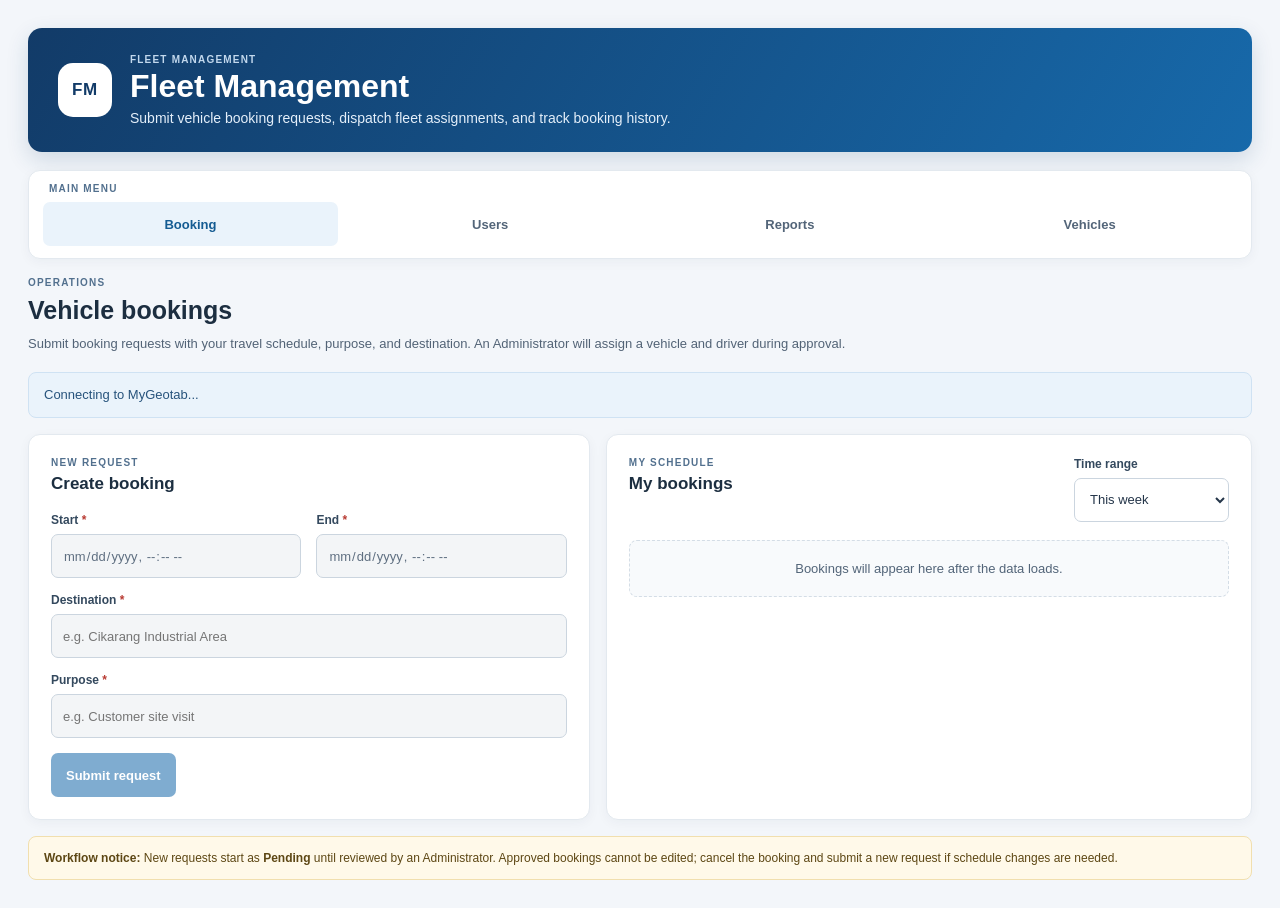
==== fleet-summary.html @ 36fb4181 "feat: add booking approval workflow and modularize add-in structure" ====
<!DOCTYPE html>
<html lang="en">
<head>
  <meta charset="utf-8">
  <meta name="viewport" content="width=device-width, initial-scale=1">
  <title>Fleet Management | Vehicle Booking</title>
  <link rel="stylesheet" href="css/base.css">
  <link rel="stylesheet" href="css/components.css">
  <link rel="stylesheet" href="css/pages.css">
</head>
<body>
  <main class="booking-app">
    <header class="hero">
      <div class="hero-mark" aria-hidden="true">FM</div>
      <div>
        <p class="eyebrow">FLEET MANAGEMENT</p>
        <h1>Fleet Management</h1>
        <p class="hero-copy">Submit vehicle booking requests, dispatch fleet assignments, and track booking history.</p>
      </div>
    </header>

    <div class="app-shell">
      <nav class="side-nav" aria-label="Add-in navigation">
        <p class="eyebrow">MAIN MENU</p>
        <div class="nav-items">
          <button class="nav-item" type="button" data-page="booking" aria-current="page">Booking</button>
          <button class="nav-item" type="button" data-page="approval" hidden>
            <span>Approval</span>
            <span id="approvalPendingBadge" class="nav-badge" hidden>0</span>
          </button>
          <button class="nav-item" type="button" data-page="users">Users</button>
          <button class="nav-item" type="button" data-page="reports">Reports</button>
          <button class="nav-item" type="button" data-page="vehicles">Vehicles</button>
        </div>
      </nav>

      <div class="page-content">
        <section id="page-booking" class="page-view" aria-labelledby="bookingPageTitle">
          <div class="page-heading">
            <div>
              <p class="eyebrow">OPERATIONS</p>
              <h2 id="bookingPageTitle">Vehicle bookings</h2>
              <p class="page-description">Submit booking requests with your travel schedule, purpose, and destination. An Administrator will assign a vehicle and driver during approval.</p>
            </div>
          </div>

          <div id="status" class="status" role="status" aria-live="polite">Connecting to MyGeotab...</div>

          <div class="booking-layout">
            <section class="panel" aria-labelledby="formTitle">
              <div class="section-heading">
                <div>
                  <p class="eyebrow">NEW REQUEST</p>
                  <h3 id="formTitle">Create booking</h3>
                </div>
              </div>
              <form id="bookingForm" class="booking-form">
                <div class="field">
                  <label for="startLocal">Start <span class="required-mark" aria-hidden="true">*</span></label>
                  <input id="startLocal" name="startLocal" type="datetime-local" required disabled>
                </div>
                <div class="field">
                  <label for="endLocal">End <span class="required-mark" aria-hidden="true">*</span></label>
                  <input id="endLocal" name="endLocal" type="datetime-local" required disabled>
                </div>
                <div class="field field-wide">
                  <label for="destination">Destination <span class="required-mark" aria-hidden="true">*</span></label>
                  <input id="destination" name="destination" type="text" maxlength="160" placeholder="e.g. Cikarang Industrial Area" required disabled>
                </div>
                <div class="field field-wide">
                  <label for="purpose">Purpose <span class="required-mark" aria-hidden="true">*</span></label>
                  <input id="purpose" name="purpose" type="text" maxlength="160" placeholder="e.g. Customer site visit" required disabled>
                </div>
                <div class="field-wide form-actions">
                  <button id="submitButton" type="submit" disabled>Submit request</button>
                  <button id="cancelEditButton" class="secondary" type="button" hidden>Cancel changes</button>
                </div>
              </form>
            </section>

            <section class="panel bookings-panel" aria-labelledby="bookingsTitle">
              <div class="section-heading">
                <div>
                  <p class="eyebrow">MY SCHEDULE</p>
                  <h3 id="bookingsTitle">My bookings</h3>
                </div>
                <div class="schedule-controls">
                  <div class="field schedule-filter-field">
                    <label for="bookingRangeFilter">Time range</label>
                    <select id="bookingRangeFilter" name="bookingRangeFilter">
                      <option value="this_week" selected>This week</option>
                      <option value="upcoming">Upcoming</option>
                      <option value="this_month">This month</option>
                      <option value="all">All time</option>
                    </select>
                  </div>
                </div>
              </div>
              <p id="bookingListSummary" class="schedule-summary" aria-live="polite"></p>
              <div id="bookingList" class="booking-list">
                <p class="empty">Bookings will appear here after the data loads.</p>
              </div>
            </section>
          </div>

          <aside class="notice">
            <strong>Workflow notice:</strong> New requests start as <strong>Pending</strong> until reviewed by an Administrator. Approved bookings cannot be edited; cancel the booking and submit a new request if schedule changes are needed.
          </aside>
        </section>

        <section id="page-approval" class="page-view" aria-labelledby="approvalPageTitle" hidden>
          <div class="page-heading">
            <div>
              <p class="eyebrow">DISPATCH &amp; REVIEW</p>
              <h2 id="approvalPageTitle">Approval queue</h2>
              <p class="page-description">Review pending booking requests, assign an active vehicle and driver, or reject with a reason.</p>
            </div>
          </div>

          <div id="approvalRestrictedNotice" class="panel" hidden>
            <p class="empty">Access restricted. Only users with Administrator security clearance can review or approve bookings.</p>
          </div>

          <section id="approvalWorkspace" class="panel" aria-labelledby="approvalQueueTitle" hidden>
            <div class="approval-toolbar">
              <div>
                <p class="eyebrow">REVIEW QUEUE</p>
                <h3 id="approvalQueueTitle">Booking requests</h3>
              </div>
              <div class="approval-filter-bar">
                <div class="field">
                  <label for="approvalStatusFilter">Status</label>
                  <select id="approvalStatusFilter" name="approvalStatusFilter">
                    <option value="pending" selected>Pending</option>
                    <option value="approved">Approved</option>
                    <option value="rejected">Rejected</option>
                    <option value="cancelled">Cancelled</option>
                    <option value="all">All statuses</option>
                  </select>
                </div>
                <button id="refreshApprovalButton" class="secondary" type="button">Refresh queue</button>
              </div>
            </div>

            <div id="approvalStatusBanner" class="status" role="status" aria-live="polite">Loading approval queue...</div>
            <div id="approvalList" class="approval-list">
              <p class="empty">Loading booking requests...</p>
            </div>
          </section>

          <aside class="notice">
            <strong>Conflict notice:</strong> Vehicle and driver availability is checked before saving an approval, but MyGeotab AddInData updates are not atomic. Concurrent approvals by multiple Administrators are verified after saving.
          </aside>
        </section>

        <section id="page-users" class="page-view" aria-labelledby="usersPageTitle" hidden>
          <div class="page-heading">
            <div>
              <p class="eyebrow">ACCESS</p>
              <h2 id="usersPageTitle">Users</h2>
              <p class="page-description">Browse user accounts, driver statuses, and MyGeotab security clearances available from the current database.</p>
            </div>
          </div>
          <section class="panel" aria-labelledby="usersTableTitle">
            <div class="users-toolbar">
              <div>
                <p class="eyebrow">DIRECTORY</p>
                <h3 id="usersTableTitle">All users</h3>
                <p class="page-description">Only records visible to the current MyGeotab session are shown. Some MyAdmin accounts may not be visible to BasicAuthentication users.</p>
              </div>
              <button id="refreshUsersButton" class="secondary" type="button">Refresh users</button>
            </div>
            <div id="userDataStatus" class="status user-data-status" role="status" aria-live="polite">Select this tab to load users from the current database.</div>
            <div class="users-filters">
              <div class="field">
                <label for="userSearch">Search users</label>
                <input id="userSearch" type="search" placeholder="Name, email, functional role, clearance, or driver">
              </div>
              <div class="field">
                <label for="userStatusFilter">Account status</label>
                <select id="userStatusFilter">
                  <option value="all">All statuses</option>
                  <option value="active">Active</option>
                  <option value="scheduled">Scheduled</option>
                  <option value="inactive">Inactive</option>
                  <option value="unknown">Unknown</option>
                </select>
              </div>
            </div>
            <div class="table-wrap">
              <table class="data-table users-table">
                <thead>
                  <tr>
                    <th scope="col">Name</th>
                    <th scope="col">Email / login</th>
                    <th scope="col">Functional role</th>
                    <th scope="col">Clearance</th>
                    <th scope="col">Driver status</th>
                    <th scope="col">Account status</th>
                  </tr>
                </thead>
                <tbody id="userListBody">
                  <tr>
                    <td colspan="6"><p class="empty table-empty">User data has not been loaded.</p></td>
                  </tr>
                </tbody>
              </table>
            </div>
            <p class="table-note">Administrator security clearance authorizes access to the Approval page. Active users marked as Driver are eligible for driver assignment during approval.</p>
            <p class="table-note">Account status is derived from each user's active-from and active-to dates. It does not guarantee that the user can authenticate successfully.</p>
          </section>
        </section>

        <section id="page-reports" class="page-view" aria-labelledby="reportsPageTitle" hidden>
          <div class="page-heading">
            <div>
              <p class="eyebrow">ANALYTICS</p>
              <h2 id="reportsPageTitle">Reports</h2>
              <p class="page-description">Insights into booking requests, approvals, driver assignments, and fleet usage.</p>
            </div>
          </div>

          <section class="panel report-filter-panel" aria-labelledby="reportFiltersTitle">
            <div class="section-heading">
              <div>
                <p class="eyebrow">FILTERS</p>
                <h3 id="reportFiltersTitle">Find booking history</h3>
                <p class="page-description">Dates use your browser's local time and include bookings that overlap any part of the selected range.</p>
              </div>
            </div>
            <form id="reportFilterForm" class="report-filter-form">
              <div class="field">
                <label for="reportStartDate">From</label>
                <input id="reportStartDate" name="fromDate" type="date">
              </div>
              <div class="field">
                <label for="reportEndDate">To</label>
                <input id="reportEndDate" name="toDate" type="date">
              </div>
              <div class="field">
                <label for="reportVehicle">Vehicle</label>
                <select id="reportVehicle" name="vehicleId">
                  <option value="">All vehicles</option>
                </select>
              </div>
              <div class="field">
                <label for="reportStatus">Status</label>
                <select id="reportStatus" name="status">
                  <option value="all">All statuses</option>
                  <option value="pending">Pending</option>
                  <option value="approved">Approved</option>
                  <option value="rejected">Rejected</option>
                  <option value="cancelled">Cancelled</option>
                  <option value="confirmed">Confirmed (Legacy)</option>
                  <option value="unknown">Unknown</option>
                </select>
              </div>
              <div class="field">
                <label for="reportRequester">Booked by</label>
                <input id="reportRequester" name="requester" type="search" placeholder="Search requester">
              </div>
              <div class="report-filter-actions">
                <button type="submit">Apply filters</button>
                <button id="resetReportFilters" class="secondary" type="button">Reset</button>
              </div>
              <p id="reportFilterMessage" class="filter-message" role="alert" hidden></p>
            </form>
          </section>

          <div class="report-grid">
            <article class="panel report-card">
              <p class="eyebrow">TOTAL BOOKINGS</p>
              <p id="reportTotalBookings" class="report-value">0</p>
              <p class="report-note">Matching the selected filters</p>
            </article>
            <article class="panel report-card">
              <p class="eyebrow">PENDING APPROVAL</p>
              <p id="reportPendingBookings" class="report-value">0</p>
              <p class="report-note">Awaiting administrator review</p>
            </article>
            <article class="panel report-card">
              <p class="eyebrow">APPROVED</p>
              <p id="reportApprovedBookings" class="report-value">0</p>
              <p class="report-note">Approved and legacy confirmed</p>
            </article>
            <article class="panel report-card">
              <p class="eyebrow">VEHICLES USED</p>
              <p id="reportVehiclesUsed" class="report-value">0</p>
              <p class="report-note">Distinct assigned vehicles</p>
            </article>
          </div>

          <section class="panel report-history-panel" aria-labelledby="reportHistoryTitle">
            <div class="section-heading report-history-heading">
              <div>
                <p class="eyebrow">HISTORY</p>
                <h3 id="reportHistoryTitle">Booking history</h3>
              </div>
              <p id="reportResultSummary" class="report-result-summary" role="status" aria-live="polite"></p>
            </div>
            <div class="table-wrap">
              <table class="data-table report-table">
                <thead>
                  <tr>
                    <th scope="col">Vehicle</th>
                    <th scope="col">Driver</th>
                    <th scope="col">Booked by</th>
                    <th scope="col">Destination</th>
                    <th scope="col">Purpose</th>
                    <th scope="col">Start</th>
                    <th scope="col">End</th>
                    <th scope="col">Status</th>
                    <th scope="col">Notes</th>
                  </tr>
                </thead>
                <tbody id="reportHistoryBody">
                  <tr>
                    <td colspan="9"><p class="empty table-empty">Booking history will appear after the data loads.</p></td>
                  </tr>
                </tbody>
              </table>
            </div>
            <div class="table-pagination">
              <p id="reportPageSummary" class="table-note" aria-live="polite"></p>
              <div class="pagination-actions">
                <button id="reportPreviousPage" class="secondary" type="button" disabled>Previous</button>
                <button id="reportNextPage" class="secondary" type="button" disabled>Next</button>
              </div>
            </div>
          </section>
        </section>

        <section id="page-vehicles" class="page-view" aria-labelledby="vehiclesPageTitle" hidden>
          <div class="page-heading">
            <div>
              <p class="eyebrow">FLEET</p>
              <h2 id="vehiclesPageTitle">Vehicles</h2>
              <p class="page-description">Vehicles available to this MyGeotab account.</p>
            </div>
          </div>
          <section class="panel" aria-labelledby="vehicleSetupTitle">
            <div class="section-heading">
              <div>
                <p class="eyebrow">INVENTORY</p>
                <h3 id="vehicleSetupTitle">Vehicle list and IDs</h3>
              </div>
            </div>
            <p class="page-description">This list follows the account's access permissions. Active vehicles can be assigned during approval; inactive vehicles are shown for reference.</p>
            <ul id="vehicleInventory" class="vehicle-inventory">
              <li>Loading vehicles...</li>
            </ul>
          </section>
        </section>
      </div>
    </div>
  </main>

  <script src="js/domain/user-domain.js"></script>
  <script src="js/domain/booking-domain.js"></script>
  <script src="js/services/geotab-api.js"></script>
  <script src="js/ui/formatters.js"></script>
  <script src="js/ui/vehicles-view.js"></script>
  <script src="js/ui/users-view.js"></script>
  <script src="js/ui/reports-view.js"></script>
  <script src="js/ui/booking-view.js"></script>
  <script src="js/ui/approval-review-form.js"></script>
  <script src="js/ui/approval-view.js"></script>
  <script src="js/app.js"></script>
</body>
</html>
---- css/base.css ----
:root {
  color-scheme: light;
  font-family: Inter, "Segoe UI", Arial, sans-serif;
  color: #1f2937;
  background: #f3f6fa;
}

* {
  box-sizing: border-box;
}

body {
  margin: 0;
  padding: 28px;
  background: #f3f6fa;
}

.booking-app {
  width: min(1280px, 100%);
  margin: 0 auto;
}

.hero {
  display: flex;
  align-items: center;
  gap: 18px;
  padding: 26px 30px;
  margin-bottom: 18px;
  color: #fff;
  background: linear-gradient(120deg, #123b68, #1769aa);
  border-radius: 14px;
  box-shadow: 0 8px 22px rgba(25, 68, 109, .16);
}

.hero-mark {
  display: grid;
  flex: 0 0 54px;
  width: 54px;
  height: 54px;
  place-items: center;
  color: #123b68;
  background: #fff;
  border-radius: 15px;
  font-size: 17px;
  font-weight: 800;
  letter-spacing: .04em;
}

.hero h1 {
  margin: 2px 0 5px;
  font-size: clamp(24px, 3vw, 32px);
  line-height: 1.2;
}

.hero-copy,
.hero .eyebrow {
  margin: 0;
}

.hero-copy {
  color: #e4effa;
  font-size: 14px;
}

.eyebrow {
  color: #52708e;
  font-size: 10px;
  font-weight: 800;
  letter-spacing: .12em;
}

.hero .eyebrow {
  color: #c2d8ed;
}

.app-shell,
.page-content,
.page-view {
  min-width: 0;
}

.page-view[hidden],
.nav-item[hidden],
[hidden] {
  display: none !important;
}

.side-nav {
  display: grid;
  gap: 8px;
  padding: 12px 14px;
  margin-bottom: 18px;
  background: #fff;
  border: 1px solid #e3e9ef;
  border-radius: 12px;
  box-shadow: 0 3px 12px rgba(29, 55, 80, .045);
}

.side-nav .eyebrow {
  margin: 0 6px;
}

.nav-items {
  display: grid;
  grid-template-columns: repeat(auto-fit, minmax(120px, 1fr));
  gap: 5px;
}

.nav-item {
  display: inline-flex;
  align-items: center;
  justify-content: center;
  gap: 7px;
  min-height: 44px;
  padding: 9px 12px;
  color: #536579;
  background: transparent;
  text-align: center;
  white-space: nowrap;
}

.nav-item:hover:not(:disabled) {
  color: #123b68;
  background: #f1f6fb;
  transform: none;
}

.nav-item[aria-current="page"] {
  color: #145b92;
  background: #eaf3fb;
}

.nav-badge {
  display: inline-flex;
  align-items: center;
  justify-content: center;
  min-width: 20px;
  height: 20px;
  padding: 0 6px;
  color: #7c4d03;
  background: #fef3c7;
  border: 1px solid #f5d07a;
  border-radius: 999px;
  font-size: 11px;
  font-weight: 800;
  line-height: 1;
}

.page-heading {
  margin: 2px 0 18px;
}

.page-heading .eyebrow {
  margin: 0 0 6px;
}

h2 {
  margin: 0;
  color: #1c2e40;
  font-size: 19px;
  line-height: 1.3;
}

.page-heading h2 {
  font-size: 25px;
}

h3 {
  margin: 0;
  color: #1c2e40;
  font-size: 17px;
  line-height: 1.35;
}

.page-description {
  margin: 7px 0 0;
  color: #526376;
  font-size: 13px;
  line-height: 1.55;
}

.field {
  display: flex;
  min-width: 0;
  flex-direction: column;
  gap: 7px;
}

.field-wide {
  grid-column: 1 / -1;
}

label {
  color: #34495e;
  font-size: 12px;
  font-weight: 700;
}

label[for] {
  cursor: pointer;
}

.optional {
  color: #5f6f81;
  font-weight: 400;
}

.required-mark {
  color: #b83a32;
}

input,
select,
textarea,
button {
  font: inherit;
}

input,
select,
textarea {
  width: 100%;
  min-height: 44px;
  padding: 9px 11px;
  color: #25364a;
  background: #fff;
  border: 1px solid #cbd5df;
  border-radius: 7px;
  font-size: 13px;
}

textarea {
  min-height: 78px;
  resize: vertical;
  line-height: 1.5;
}

select {
  cursor: pointer;
}

input:focus,
select:focus,
textarea:focus,
button:focus-visible,
summary:focus-visible {
  outline: 3px solid rgba(32, 127, 203, .28);
  outline-offset: 2px;
  border-color: #287fbd;
}

input:disabled,
select:disabled,
textarea:disabled {
  color: #5f6f81;
  background: #f3f5f7;
  cursor: not-allowed;
}

button {
  min-height: 44px;
  padding: 9px 15px;
  color: #fff;
  background: #1769aa;
  border: 0;
  border-radius: 7px;
  cursor: pointer;
  font-size: 13px;
  font-weight: 700;
  transition: background-color .15s ease, transform .15s ease;
}

button:hover:not(:disabled) {
  background: #105687;
  transform: translateY(-1px);
}

button:disabled {
  cursor: not-allowed;
  opacity: .55;
}

button.secondary {
  color: #2c3e50;
  background: #e9eef3;
}

button.secondary:hover:not(:disabled) {
  background: #dce5ed;
}

button.danger {
  background: #b83a32;
}

button.danger:hover:not(:disabled) {
  background: #922b25;
}

button.success {
  background: #1f7a45;
}

button.success:hover:not(:disabled) {
  background: #175d34;
}

code {
  padding: 2px 5px;
  color: #34516c;
  background: #edf2f7;
  border-radius: 4px;
  font-size: .92em;
}

@media (prefers-reduced-motion: reduce) {
  button {
    transition: none;
  }

  button:hover:not(:disabled) {
    transform: none;
  }
}
---- css/components.css ----
.panel {
  min-width: 0;
  padding: 22px;
  background: #fff;
  border: 1px solid #e3e9ef;
  border-radius: 12px;
  box-shadow: 0 3px 12px rgba(29, 55, 80, .045);
}

.section-heading {
  display: flex;
  align-items: flex-start;
  justify-content: space-between;
  gap: 12px;
  margin-bottom: 18px;
}

.section-heading .eyebrow {
  margin: 0 0 5px;
}

.status {
  padding: 12px 15px;
  margin-bottom: 16px;
  color: #27537c;
  background: #eaf3fb;
  border: 1px solid #cfe2f3;
  border-radius: 8px;
  font-size: 13px;
  line-height: 1.5;
}

.status[data-error="true"] {
  color: #8d2923;
  background: #fff0ef;
  border-color: #f1cbc8;
}

.status[data-error="false"] {
  color: #23603a;
  background: #edf8f0;
  border-color: #cfe8d5;
}

.notice {
  padding: 12px 15px;
  margin-top: 16px;
  color: #5d4714;
  background: #fff9e9;
  border: 1px solid #f1dfae;
  border-radius: 8px;
  font-size: 12px;
  line-height: 1.5;
}

.filter-message {
  padding: 10px 12px;
  margin: 0;
  color: #8d2923;
  background: #fff0ef;
  border: 1px solid #f1cbc8;
  border-radius: 7px;
  font-size: 12px;
  grid-column: 1 / -1;
}

.empty {
  margin: 0;
  padding: 20px 14px;
  color: #536579;
  background: #f8fafc;
  border: 1px dashed #d4dde6;
  border-radius: 8px;
  font-size: 13px;
  text-align: center;
}

.booking-status,
.user-status {
  display: inline-block;
  padding: 4px 9px;
  border-radius: 999px;
  font-size: 11px;
  font-weight: 700;
  white-space: nowrap;
}

.booking-status-pending {
  color: #7c4d03;
  background: #fef3c7;
}

.booking-status-approved,
.booking-status-confirmed,
.user-status-active {
  color: #1f5c37;
  background: #e6f6ec;
}

.booking-status-rejected {
  color: #8d2923;
  background: #fdecec;
}

.booking-status-cancelled,
.booking-status-unknown,
.user-status-inactive,
.user-status-unknown {
  color: #445568;
  background: #edf2f7;
}

.user-status-scheduled {
  color: #27537c;
  background: #eaf3fb;
}

.table-wrap {
  width: 100%;
  overflow-x: auto;
}

.data-table {
  width: 100%;
  border-collapse: collapse;
  text-align: left;
}

.data-table th {
  padding: 11px 12px;
  color: #46586b;
  background: #f7f9fb;
  border-bottom: 1px solid #e3e9ef;
  font-size: 11px;
  font-weight: 800;
  letter-spacing: .04em;
  text-transform: uppercase;
}

.data-table td {
  padding: 12px;
  border-bottom: 1px solid #edf1f5;
  font-size: 13px;
  vertical-align: top;
}

.data-table td[colspan] {
  padding: 14px 0;
  border-bottom: 0;
}

.table-empty {
  border: 0;
}

.report-note,
.table-note {
  margin: 8px 0 0;
  color: #536579;
  font-size: 12px;
  line-height: 1.5;
}

.table-pagination {
  display: flex;
  align-items: center;
  justify-content: space-between;
  gap: 12px;
  margin-top: 12px;
}

.table-pagination .table-note {
  margin: 0;
}

.pagination-actions {
  display: flex;
  gap: 8px;
}

.pagination-actions button {
  min-height: 40px;
  padding: 7px 12px;
}

.form-actions,
.booking-actions {
  display: flex;
  flex-wrap: wrap;
  align-items: center;
  gap: 9px;
}

.notes-callout {
  margin-top: 8px;
  padding: 8px 11px;
  color: #33475b;
  background: #f4f7fa;
  border-left: 3px solid #90a4b8;
  border-radius: 4px;
  font-size: 12px;
  line-height: 1.5;
  overflow-wrap: anywhere;
}

.notes-callout-rejected {
  color: #7d221c;
  background: #fff3f2;
  border-left-color: #c53b32;
}
---- css/pages.css ----
.booking-layout {
  display: grid;
  grid-template-columns: minmax(0, 1fr) minmax(0, 1.15fr);
  gap: 16px;
  align-items: start;
}

.booking-form {
  display: grid;
  grid-template-columns: repeat(2, minmax(0, 1fr));
  gap: 15px;
}

.bookings-panel {
  min-height: 100%;
}

.schedule-controls {
  display: flex;
  align-items: flex-end;
  gap: 10px;
  flex-wrap: wrap;
}

.schedule-filter-field {
  min-width: 155px;
}

.schedule-summary {
  margin: 0 0 12px;
  color: #536579;
  font-size: 12px;
}

.booking-list,
.approval-list {
  display: grid;
  gap: 12px;
}

.booking {
  display: flex;
  align-items: flex-start;
  justify-content: space-between;
  gap: 14px;
  padding: 14px;
  background: #fbfcfe;
  border: 1px solid #e4eaf0;
  border-radius: 9px;
}

.booking-details {
  min-width: 0;
  flex: 1 1 auto;
}

.booking-header-row {
  display: flex;
  align-items: center;
  flex-wrap: wrap;
  gap: 8px;
  margin-bottom: 6px;
}

.booking-title {
  margin: 0;
  color: #1c2e40;
  font-size: 14px;
  font-weight: 700;
}

.booking-meta {
  margin: 4px 0 0;
  color: #526376;
  font-size: 12px;
  line-height: 1.55;
  overflow-wrap: anywhere;
}

.booking-actions {
  flex: 0 0 auto;
}

/* Approval page */
.approval-toolbar {
  display: flex;
  align-items: flex-end;
  justify-content: space-between;
  flex-wrap: wrap;
  gap: 14px;
  margin-bottom: 16px;
}

.approval-filter-bar {
  display: flex;
  align-items: flex-end;
  flex-wrap: wrap;
  gap: 10px;
}

.approval-card {
  display: grid;
  gap: 12px;
  padding: 16px;
  background: #fbfcfe;
  border: 1px solid #e4eaf0;
  border-radius: 10px;
}

.approval-card-top {
  display: flex;
  align-items: flex-start;
  justify-content: space-between;
  gap: 14px;
}

.approval-review-panel {
  padding-top: 14px;
  border-top: 1px solid #e3e9ef;
}

.approval-review-form {
  display: grid;
  grid-template-columns: repeat(2, minmax(0, 1fr));
  gap: 14px;
}

.decision-group {
  display: flex;
  flex-wrap: wrap;
  gap: 10px;
  margin: 0;
  padding: 0;
  border: 0;
}

.decision-group legend {
  margin-bottom: 7px;
  padding: 0;
  color: #34495e;
  font-size: 12px;
  font-weight: 700;
}

.decision-option {
  display: inline-flex;
  align-items: center;
  gap: 8px;
  min-height: 44px;
  padding: 8px 14px;
  color: #25364a;
  background: #fff;
  border: 1px solid #cbd5df;
  border-radius: 7px;
  cursor: pointer;
  font-size: 13px;
  font-weight: 700;
}

.decision-option input[type="radio"] {
  width: auto;
  min-height: 0;
  margin: 0;
  cursor: pointer;
}

.decision-option:has(input:checked) {
  border-color: #1769aa;
  background: #eaf3fb;
  color: #123b68;
}

.approval-inline-error {
  margin: 0;
  padding: 9px 12px;
  color: #8d2923;
  background: #fff0ef;
  border: 1px solid #f1cbc8;
  border-radius: 7px;
  font-size: 12px;
  grid-column: 1 / -1;
}

/* Users page */
.users-toolbar {
  display: flex;
  align-items: flex-start;
  justify-content: space-between;
  gap: 14px;
  margin-bottom: 16px;
}

.users-toolbar .eyebrow {
  margin: 0 0 5px;
}

.users-toolbar .page-description {
  max-width: 720px;
}

.users-filters {
  display: grid;
  grid-template-columns: minmax(0, 2fr) minmax(180px, 1fr);
  gap: 14px;
  margin-bottom: 14px;
}

.users-table {
  min-width: 800px;
}

/* Reports page */
.report-filter-panel,
.report-grid {
  margin-bottom: 14px;
}

.report-filter-form {
  display: grid;
  grid-template-columns: repeat(5, minmax(0, 1fr));
  gap: 13px;
  align-items: end;
}

.report-filter-actions {
  display: flex;
  flex-wrap: wrap;
  gap: 9px;
  grid-column: 1 / -1;
}

.report-grid {
  display: grid;
  grid-template-columns: repeat(4, minmax(0, 1fr));
  gap: 14px;
  align-items: stretch;
}

.report-card {
  min-height: 135px;
}

.report-card .eyebrow {
  margin: 0;
}

.report-value {
  margin: 16px 0 8px;
  color: #1c2e40;
  font-size: 28px;
  font-weight: 750;
  line-height: 1;
}

.report-history-heading {
  align-items: center;
}

.report-result-summary {
  margin: 0;
  color: #536579;
  font-size: 12px;
}

.report-table {
  min-width: 980px;
}

/* Vehicles page */
.vehicle-inventory {
  display: grid;
  grid-template-columns: repeat(2, minmax(0, 1fr));
  gap: 7px 22px;
  margin: 14px 0 0;
  padding-left: 20px;
}

.vehicle-inventory li {
  color: #46586b;
  font-size: 12px;
  overflow-wrap: anywhere;
}

@media (max-width: 900px) {
  .report-grid {
    grid-template-columns: repeat(2, minmax(0, 1fr));
  }
}

@media (max-width: 820px) {
  body {
    padding: 16px;
  }

  .app-shell {
    display: block;
  }

  .booking-layout {
    grid-template-columns: 1fr;
  }

  .report-filter-form {
    grid-template-columns: repeat(2, minmax(0, 1fr));
  }
}

@media (max-width: 560px) {
  body {
    padding: 10px;
  }

  .hero,
  .panel {
    padding: 17px;
  }

  .hero {
    gap: 12px;
  }

  .hero-mark {
    flex-basis: 44px;
    width: 44px;
    height: 44px;
  }

  .booking-form,
  .approval-review-form,
  .report-grid,
  .report-filter-form,
  .users-filters,
  .vehicle-inventory {
    grid-template-columns: 1fr;
  }

  .page-heading h2 {
    font-size: 22px;
  }

  .report-filter-actions,
  .filter-message,
  .field-wide,
  .approval-inline-error {
    grid-column: auto;
  }

  .side-nav {
    padding: 10px;
  }

  .nav-items {
    display: flex;
    overflow-x: auto;
  }

  .nav-item {
    flex: 0 0 auto;
    min-width: 108px;
  }

  .users-toolbar,
  .approval-toolbar,
  .approval-card-top,
  .booking,
  .report-history-heading,
  .table-pagination {
    flex-direction: column;
    align-items: flex-start;
  }

  .users-toolbar button {
    width: 100%;
  }
}
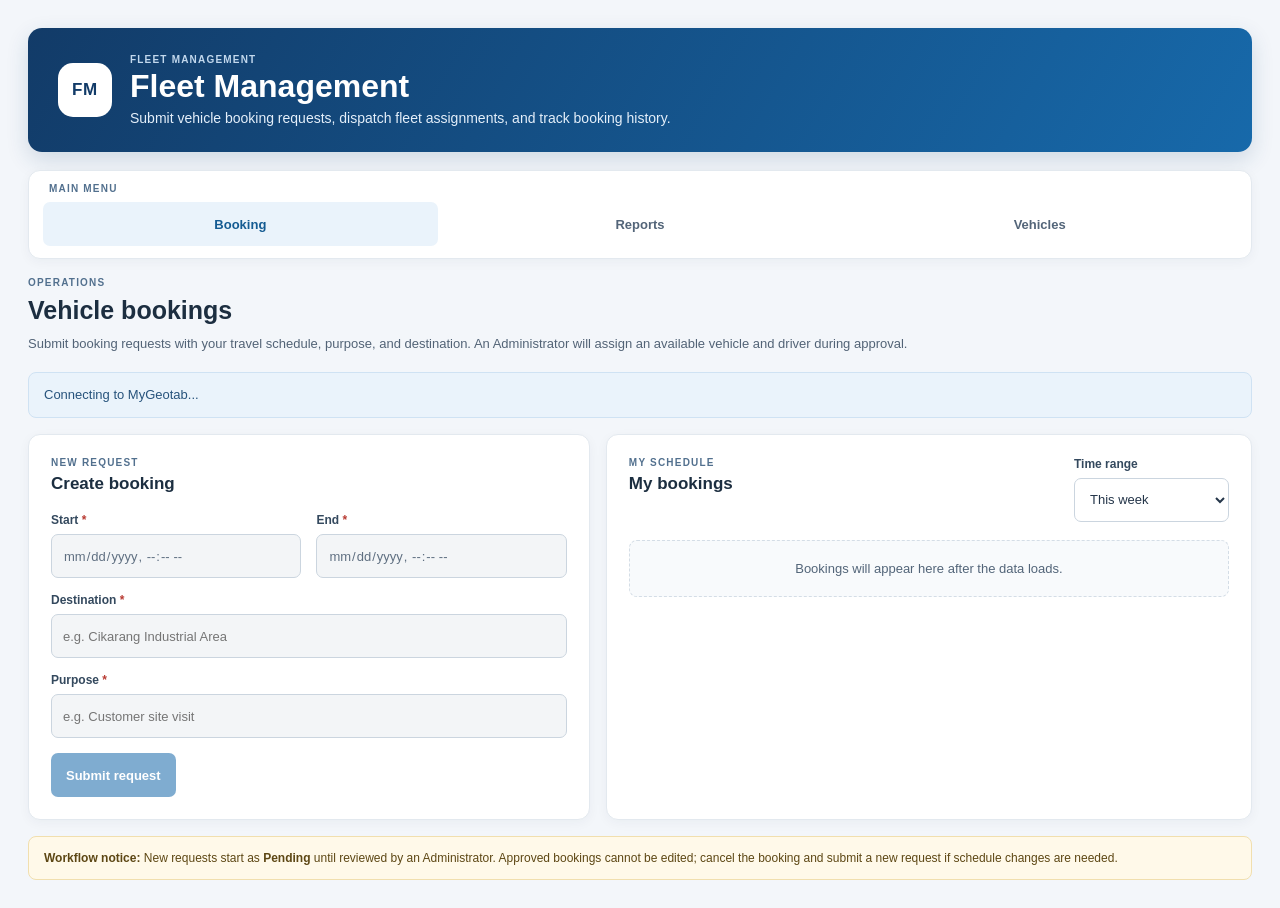
==== commit d19dd395: "feat: add vehicle and driver availability boards, admin-only users, and report filters" ====
--- a/fleet-summary.html
+++ b/fleet-summary.html
@@ -28,7 +28,7 @@
             <span>Approval</span>
             <span id="approvalPendingBadge" class="nav-badge" hidden>0</span>
           </button>
-          <button class="nav-item" type="button" data-page="users">Users</button>
+          <button class="nav-item" type="button" data-page="users" hidden>Drivers &amp; Users</button>
           <button class="nav-item" type="button" data-page="reports">Reports</button>
           <button class="nav-item" type="button" data-page="vehicles">Vehicles</button>
         </div>
@@ -40,7 +40,7 @@
             <div>
               <p class="eyebrow">OPERATIONS</p>
               <h2 id="bookingPageTitle">Vehicle bookings</h2>
-              <p class="page-description">Submit booking requests with your travel schedule, purpose, and destination. An Administrator will assign a vehicle and driver during approval.</p>
+              <p class="page-description">Submit booking requests with your travel schedule, purpose, and destination. An Administrator will assign an available vehicle and driver during approval.</p>
             </div>
           </div>
 
@@ -113,7 +113,7 @@
             <div>
               <p class="eyebrow">DISPATCH &amp; REVIEW</p>
               <h2 id="approvalPageTitle">Approval queue</h2>
-              <p class="page-description">Review pending booking requests, assign an active vehicle and driver, or reject with a reason.</p>
+              <p class="page-description">Review pending booking requests, assign an available vehicle and driver, or reject with a reason.</p>
             </div>
           </div>
 
@@ -156,58 +156,132 @@
         <section id="page-users" class="page-view" aria-labelledby="usersPageTitle" hidden>
           <div class="page-heading">
             <div>
-              <p class="eyebrow">ACCESS</p>
-              <h2 id="usersPageTitle">Users</h2>
-              <p class="page-description">Browse user accounts, driver statuses, and MyGeotab security clearances available from the current database.</p>
-            </div>
-          </div>
-          <section class="panel" aria-labelledby="usersTableTitle">
+              <p class="eyebrow">ACCESS &amp; DISPATCH</p>
+              <h2 id="usersPageTitle">Drivers &amp; Users</h2>
+              <p class="page-description">Monitor driver availability from approved schedules and review MyGeotab user clearances.</p>
+            </div>
+          </div>
+
+          <div id="usersRestrictedNotice" class="panel" hidden>
+            <p class="empty">Access restricted. Only users with Administrator security clearance can view the Drivers &amp; Users directory.</p>
+          </div>
+
+          <section id="usersWorkspace" class="panel" aria-labelledby="usersTableTitle" hidden>
             <div class="users-toolbar">
               <div>
                 <p class="eyebrow">DIRECTORY</p>
-                <h3 id="usersTableTitle">All users</h3>
+                <h3 id="usersTableTitle">Drivers and account directory</h3>
                 <p class="page-description">Only records visible to the current MyGeotab session are shown. Some MyAdmin accounts may not be visible to BasicAuthentication users.</p>
               </div>
               <button id="refreshUsersButton" class="secondary" type="button">Refresh users</button>
             </div>
             <div id="userDataStatus" class="status user-data-status" role="status" aria-live="polite">Select this tab to load users from the current database.</div>
-            <div class="users-filters">
-              <div class="field">
-                <label for="userSearch">Search users</label>
-                <input id="userSearch" type="search" placeholder="Name, email, functional role, clearance, or driver">
-              </div>
-              <div class="field">
-                <label for="userStatusFilter">Account status</label>
-                <select id="userStatusFilter">
-                  <option value="all">All statuses</option>
-                  <option value="active">Active</option>
-                  <option value="scheduled">Scheduled</option>
-                  <option value="inactive">Inactive</option>
-                  <option value="unknown">Unknown</option>
-                </select>
-              </div>
-            </div>
-            <div class="table-wrap">
-              <table class="data-table users-table">
-                <thead>
-                  <tr>
-                    <th scope="col">Name</th>
-                    <th scope="col">Email / login</th>
-                    <th scope="col">Functional role</th>
-                    <th scope="col">Clearance</th>
-                    <th scope="col">Driver status</th>
-                    <th scope="col">Account status</th>
-                  </tr>
-                </thead>
-                <tbody id="userListBody">
-                  <tr>
-                    <td colspan="6"><p class="empty table-empty">User data has not been loaded.</p></td>
-                  </tr>
-                </tbody>
-              </table>
-            </div>
-            <p class="table-note">Administrator security clearance authorizes access to the Approval page. Active users marked as Driver are eligible for driver assignment during approval.</p>
-            <p class="table-note">Account status is derived from each user's active-from and active-to dates. It does not guarantee that the user can authenticate successfully.</p>
+
+            <div class="sub-tabs" role="tablist" aria-label="Drivers and users views">
+              <button id="subTabDrivers" class="sub-tab" type="button" role="tab" aria-selected="true" aria-controls="driversSubPanel">Drivers</button>
+              <button id="subTabAllUsers" class="sub-tab" type="button" role="tab" aria-selected="false" aria-controls="allUsersSubPanel">All users</button>
+            </div>
+
+            <div id="driversSubPanel" role="tabpanel" aria-labelledby="subTabDrivers">
+              <div class="kpi-grid-3">
+                <article class="panel report-card">
+                  <p class="eyebrow">ACTIVE DRIVERS</p>
+                  <p id="driversActiveCount" class="report-value">0</p>
+                  <p class="report-note">Eligible for approval assignment</p>
+                </article>
+                <article class="panel report-card">
+                  <p class="eyebrow">AVAILABLE NOW</p>
+                  <p id="driversAvailableCount" class="report-value">0</p>
+                  <p class="report-note">Not assigned to an ongoing trip</p>
+                </article>
+                <article class="panel report-card">
+                  <p class="eyebrow">ON TRIP NOW</p>
+                  <p id="driversOnTripCount" class="report-value">0</p>
+                  <p class="report-note">Assigned to an active schedule</p>
+                </article>
+              </div>
+
+              <div class="fleet-board-filters">
+                <div class="field">
+                  <label for="driverSearch">Search drivers</label>
+                  <input id="driverSearch" type="search" placeholder="Name or email">
+                </div>
+                <div class="field">
+                  <label for="driverAvailabilityFilter">Availability</label>
+                  <select id="driverAvailabilityFilter">
+                    <option value="all">All statuses</option>
+                    <option value="available">Available now</option>
+                    <option value="in_use">On trip now</option>
+                    <option value="inactive">Inactive</option>
+                  </select>
+                </div>
+              </div>
+
+              <div class="table-wrap">
+                <table class="data-table fleet-board-table">
+                  <thead>
+                    <tr>
+                      <th scope="col">Driver</th>
+                      <th scope="col">Availability</th>
+                      <th scope="col">Current / Next trip</th>
+                      <th scope="col">Account status</th>
+                    </tr>
+                  </thead>
+                  <tbody id="driverBoardBody">
+                    <tr>
+                      <td colspan="4"><p class="empty table-empty">Driver data has not been loaded.</p></td>
+                    </tr>
+                  </tbody>
+                </table>
+              </div>
+              <p class="table-note">Driver availability reflects approved booking schedules for the current time. Only Active Driver accounts can be assigned during approval.</p>
+            </div>
+
+            <div id="allUsersSubPanel" role="tabpanel" aria-labelledby="subTabAllUsers" hidden>
+              <div class="users-filters">
+                <div class="field">
+                  <label for="userSearch">Search users</label>
+                  <input id="userSearch" type="search" placeholder="Name, email, clearance, or driver">
+                </div>
+                <div class="field">
+                  <label for="userDriverFilter">Driver status</label>
+                  <select id="userDriverFilter">
+                    <option value="all">All users</option>
+                    <option value="driver">Drivers only</option>
+                    <option value="non_driver">Not a driver</option>
+                  </select>
+                </div>
+                <div class="field">
+                  <label for="userStatusFilter">Account status</label>
+                  <select id="userStatusFilter">
+                    <option value="all">All statuses</option>
+                    <option value="active">Active</option>
+                    <option value="scheduled">Scheduled</option>
+                    <option value="inactive">Inactive</option>
+                    <option value="unknown">Unknown</option>
+                  </select>
+                </div>
+              </div>
+              <div class="table-wrap">
+                <table class="data-table users-table">
+                  <thead>
+                    <tr>
+                      <th scope="col">Name</th>
+                      <th scope="col">Email / login</th>
+                      <th scope="col">Clearance</th>
+                      <th scope="col">Driver status</th>
+                      <th scope="col">Account status</th>
+                    </tr>
+                  </thead>
+                  <tbody id="userListBody">
+                    <tr>
+                      <td colspan="5"><p class="empty table-empty">User data has not been loaded.</p></td>
+                    </tr>
+                  </tbody>
+                </table>
+              </div>
+              <p class="table-note">Administrator security clearance authorizes access to Approval and Drivers &amp; Users. Account status is derived from each user's active-from and active-to dates.</p>
+            </div>
           </section>
         </section>
 
@@ -257,7 +331,9 @@
               </div>
               <div class="field">
                 <label for="reportRequester">Booked by</label>
-                <input id="reportRequester" name="requester" type="search" placeholder="Search requester">
+                <select id="reportRequester" name="requester">
+                  <option value="">All requesters</option>
+                </select>
               </div>
               <div class="report-filter-actions">
                 <button type="submit">Apply filters</button>
@@ -284,9 +360,9 @@
               <p class="report-note">Approved and legacy confirmed</p>
             </article>
             <article class="panel report-card">
-              <p class="eyebrow">VEHICLES USED</p>
-              <p id="reportVehiclesUsed" class="report-value">0</p>
-              <p class="report-note">Distinct assigned vehicles</p>
+              <p class="eyebrow">REJECTED / CANCELLED</p>
+              <p id="reportClosedBookings" class="report-value">0</p>
+              <p id="reportClosedBreakdown" class="report-note">0 rejected, 0 cancelled</p>
             </article>
           </div>
 
@@ -335,20 +411,68 @@
             <div>
               <p class="eyebrow">FLEET</p>
               <h2 id="vehiclesPageTitle">Vehicles</h2>
-              <p class="page-description">Vehicles available to this MyGeotab account.</p>
-            </div>
-          </div>
+              <p class="page-description">Real-time booking availability and operational schedule for vehicles visible to this account.</p>
+            </div>
+          </div>
+
+          <div class="kpi-grid-3">
+            <article class="panel report-card">
+              <p class="eyebrow">ACTIVE VEHICLES</p>
+              <p id="vehiclesActiveCount" class="report-value">0</p>
+              <p class="report-note">Eligible for approval assignment</p>
+            </article>
+            <article class="panel report-card">
+              <p class="eyebrow">AVAILABLE NOW</p>
+              <p id="vehiclesAvailableCount" class="report-value">0</p>
+              <p class="report-note">Not in an active booking slot</p>
+            </article>
+            <article class="panel report-card">
+              <p class="eyebrow">IN USE NOW</p>
+              <p id="vehiclesInUseCount" class="report-value">0</p>
+              <p class="report-note">Assigned to an ongoing schedule</p>
+            </article>
+          </div>
+
           <section class="panel" aria-labelledby="vehicleSetupTitle">
             <div class="section-heading">
               <div>
-                <p class="eyebrow">INVENTORY</p>
-                <h3 id="vehicleSetupTitle">Vehicle list and IDs</h3>
-              </div>
-            </div>
-            <p class="page-description">This list follows the account's access permissions. Active vehicles can be assigned during approval; inactive vehicles are shown for reference.</p>
-            <ul id="vehicleInventory" class="vehicle-inventory">
-              <li>Loading vehicles...</li>
-            </ul>
+                <p class="eyebrow">AVAILABILITY BOARD</p>
+                <h3 id="vehicleSetupTitle">Fleet vehicles</h3>
+              </div>
+            </div>
+            <div class="fleet-board-filters">
+              <div class="field">
+                <label for="vehicleSearch">Search vehicles</label>
+                <input id="vehicleSearch" type="search" placeholder="Vehicle name or ID">
+              </div>
+              <div class="field">
+                <label for="vehicleAvailabilityFilter">Availability</label>
+                <select id="vehicleAvailabilityFilter">
+                  <option value="all">All statuses</option>
+                  <option value="available">Available now</option>
+                  <option value="in_use">In use now</option>
+                  <option value="inactive">Inactive</option>
+                </select>
+              </div>
+            </div>
+            <div class="table-wrap">
+              <table class="data-table fleet-board-table">
+                <thead>
+                  <tr>
+                    <th scope="col">Vehicle</th>
+                    <th scope="col">Availability</th>
+                    <th scope="col">Current / Next schedule</th>
+                    <th scope="col">Asset status</th>
+                  </tr>
+                </thead>
+                <tbody id="vehicleBoardBody">
+                  <tr>
+                    <td colspan="4"><p class="empty table-empty">Loading vehicles...</p></td>
+                  </tr>
+                </tbody>
+              </table>
+            </div>
+            <p class="table-note">Availability reflects approved booking schedules for the current time, not live GPS ignition status.</p>
           </section>
         </section>
       </div>
--- a/css/base.css
+++ b/css/base.css
@@ -257,7 +257,7 @@
   cursor: not-allowed;
 }
 
-button {
+.booking-app button {
   min-height: 44px;
   padding: 9px 15px;
   color: #fff;
@@ -270,38 +270,62 @@
   transition: background-color .15s ease, transform .15s ease;
 }
 
-button:hover:not(:disabled) {
+.booking-app button:hover:not(:disabled) {
+  color: #fff;
   background: #105687;
   transform: translateY(-1px);
 }
 
-button:disabled {
+.booking-app button:disabled {
   cursor: not-allowed;
   opacity: .55;
 }
 
-button.secondary {
+.booking-app button.nav-item {
+  color: #536579;
+  background: transparent;
+}
+
+.booking-app button.nav-item:hover:not(:disabled) {
+  color: #123b68;
+  background: #f1f6fb;
+  transform: none;
+}
+
+.booking-app button.nav-item[aria-current="page"] {
+  color: #145b92;
+  background: #eaf3fb;
+}
+
+.booking-app button.secondary {
   color: #2c3e50;
   background: #e9eef3;
 }
 
-button.secondary:hover:not(:disabled) {
+.booking-app button.secondary:hover:not(:disabled) {
+  color: #1c2e40;
   background: #dce5ed;
 }
 
-button.danger {
+.booking-app button.danger,
+.booking-app button.fm-btn-reject {
+  color: #fff;
   background: #b83a32;
 }
 
-button.danger:hover:not(:disabled) {
+.booking-app button.danger:hover:not(:disabled),
+.booking-app button.fm-btn-reject:hover:not(:disabled) {
+  color: #fff;
   background: #922b25;
 }
 
-button.success {
+.booking-app button.fm-btn-approve {
+  color: #fff;
   background: #1f7a45;
 }
 
-button.success:hover:not(:disabled) {
+.booking-app button.fm-btn-approve:hover:not(:disabled) {
+  color: #fff;
   background: #175d34;
 }
 
--- a/css/components.css
+++ b/css/components.css
@@ -208,3 +208,96 @@
   background: #fff3f2;
   border-left-color: #c53b32;
 }
+
+.kpi-grid-3 {
+  display: grid;
+  grid-template-columns: repeat(3, minmax(0, 1fr));
+  gap: 14px;
+  margin-bottom: 14px;
+  align-items: stretch;
+}
+
+.sub-tabs {
+  display: inline-flex;
+  gap: 6px;
+  padding: 4px;
+  margin-bottom: 16px;
+  background: #eef3f8;
+  border: 1px solid #dce5ef;
+  border-radius: 9px;
+}
+
+.booking-app button.sub-tab {
+  min-height: 38px;
+  padding: 7px 14px;
+  color: #46586b;
+  background: transparent;
+  border-radius: 7px;
+  font-size: 13px;
+  font-weight: 700;
+}
+
+.booking-app button.sub-tab:hover:not(:disabled) {
+  color: #123b68;
+  background: #e3ecf5;
+  transform: none;
+}
+
+.booking-app button.sub-tab[aria-selected="true"] {
+  color: #123b68;
+  background: #fff;
+  box-shadow: 0 1px 4px rgba(18, 59, 104, .1);
+}
+
+.availability-badge {
+  display: inline-block;
+  padding: 4px 9px;
+  border-radius: 999px;
+  font-size: 11px;
+  font-weight: 700;
+  white-space: nowrap;
+}
+
+.availability-available {
+  color: #1f5c37;
+  background: #e6f6ec;
+}
+
+.availability-in-use {
+  color: #7c4d03;
+  background: #fef3c7;
+}
+
+.availability-inactive {
+  color: #445568;
+  background: #edf2f7;
+}
+
+.cell-primary {
+  display: block;
+  color: #1c2e40;
+  font-weight: 600;
+}
+
+.cell-sub {
+  display: block;
+  margin-top: 2px;
+  color: #526376;
+  font-size: 12px;
+  overflow-wrap: anywhere;
+}
+
+@media (max-width: 560px) {
+  .kpi-grid-3 {
+    grid-template-columns: 1fr;
+  }
+
+  .sub-tabs {
+    display: flex;
+    width: 100%;
+  }
+
+  .booking-app button.sub-tab {
+    flex: 1 1 0;
+  }
+}
--- a/css/pages.css
+++ b/css/pages.css
@@ -112,6 +112,65 @@
   align-items: flex-start;
   justify-content: space-between;
   gap: 14px;
+}
+
+.booking-purpose {
+  margin: 2px 0 0;
+  color: #46586b;
+  font-size: 13px;
+  line-height: 1.45;
+}
+
+.trip-summary-grid {
+  display: grid;
+  grid-template-columns: repeat(4, minmax(0, 1fr));
+  gap: 12px;
+  padding: 12px 14px;
+  background: #f4f7fb;
+  border: 1px solid #e1e8f0;
+  border-radius: 8px;
+}
+
+.trip-summary-item {
+  min-width: 0;
+  display: flex;
+  flex-direction: column;
+  gap: 3px;
+}
+
+.trip-summary-label {
+  color: #52708e;
+  font-size: 10px;
+  font-weight: 800;
+  letter-spacing: .08em;
+  text-transform: uppercase;
+}
+
+.trip-summary-value {
+  color: #1c2e40;
+  font-size: 13px;
+  font-weight: 700;
+  line-height: 1.35;
+  overflow-wrap: anywhere;
+}
+
+.trip-summary-sub {
+  color: #526376;
+  font-size: 12px;
+  line-height: 1.35;
+  overflow-wrap: anywhere;
+}
+
+.field-hint {
+  margin: 0;
+  color: #526376;
+  font-size: 12px;
+  line-height: 1.4;
+}
+
+.field-hint-warn {
+  color: #8d2923;
+  font-weight: 600;
 }
 
 .approval-review-panel {
@@ -200,13 +259,24 @@
 
 .users-filters {
   display: grid;
+  grid-template-columns: minmax(0, 2fr) minmax(160px, 1fr) minmax(160px, 1fr);
+  gap: 14px;
+  margin-bottom: 14px;
+}
+
+.users-table {
+  min-width: 720px;
+}
+
+.fleet-board-filters {
+  display: grid;
   grid-template-columns: minmax(0, 2fr) minmax(180px, 1fr);
   gap: 14px;
   margin-bottom: 14px;
 }
 
-.users-table {
-  min-width: 800px;
+.fleet-board-table {
+  min-width: 760px;
 }
 
 /* Reports page */
@@ -282,7 +352,8 @@
 }
 
 @media (max-width: 900px) {
-  .report-grid {
+  .report-grid,
+  .trip-summary-grid {
     grid-template-columns: repeat(2, minmax(0, 1fr));
   }
 }
@@ -327,9 +398,11 @@
 
   .booking-form,
   .approval-review-form,
+  .trip-summary-grid,
   .report-grid,
   .report-filter-form,
   .users-filters,
+  .fleet-board-filters,
   .vehicle-inventory {
     grid-template-columns: 1fr;
   }
